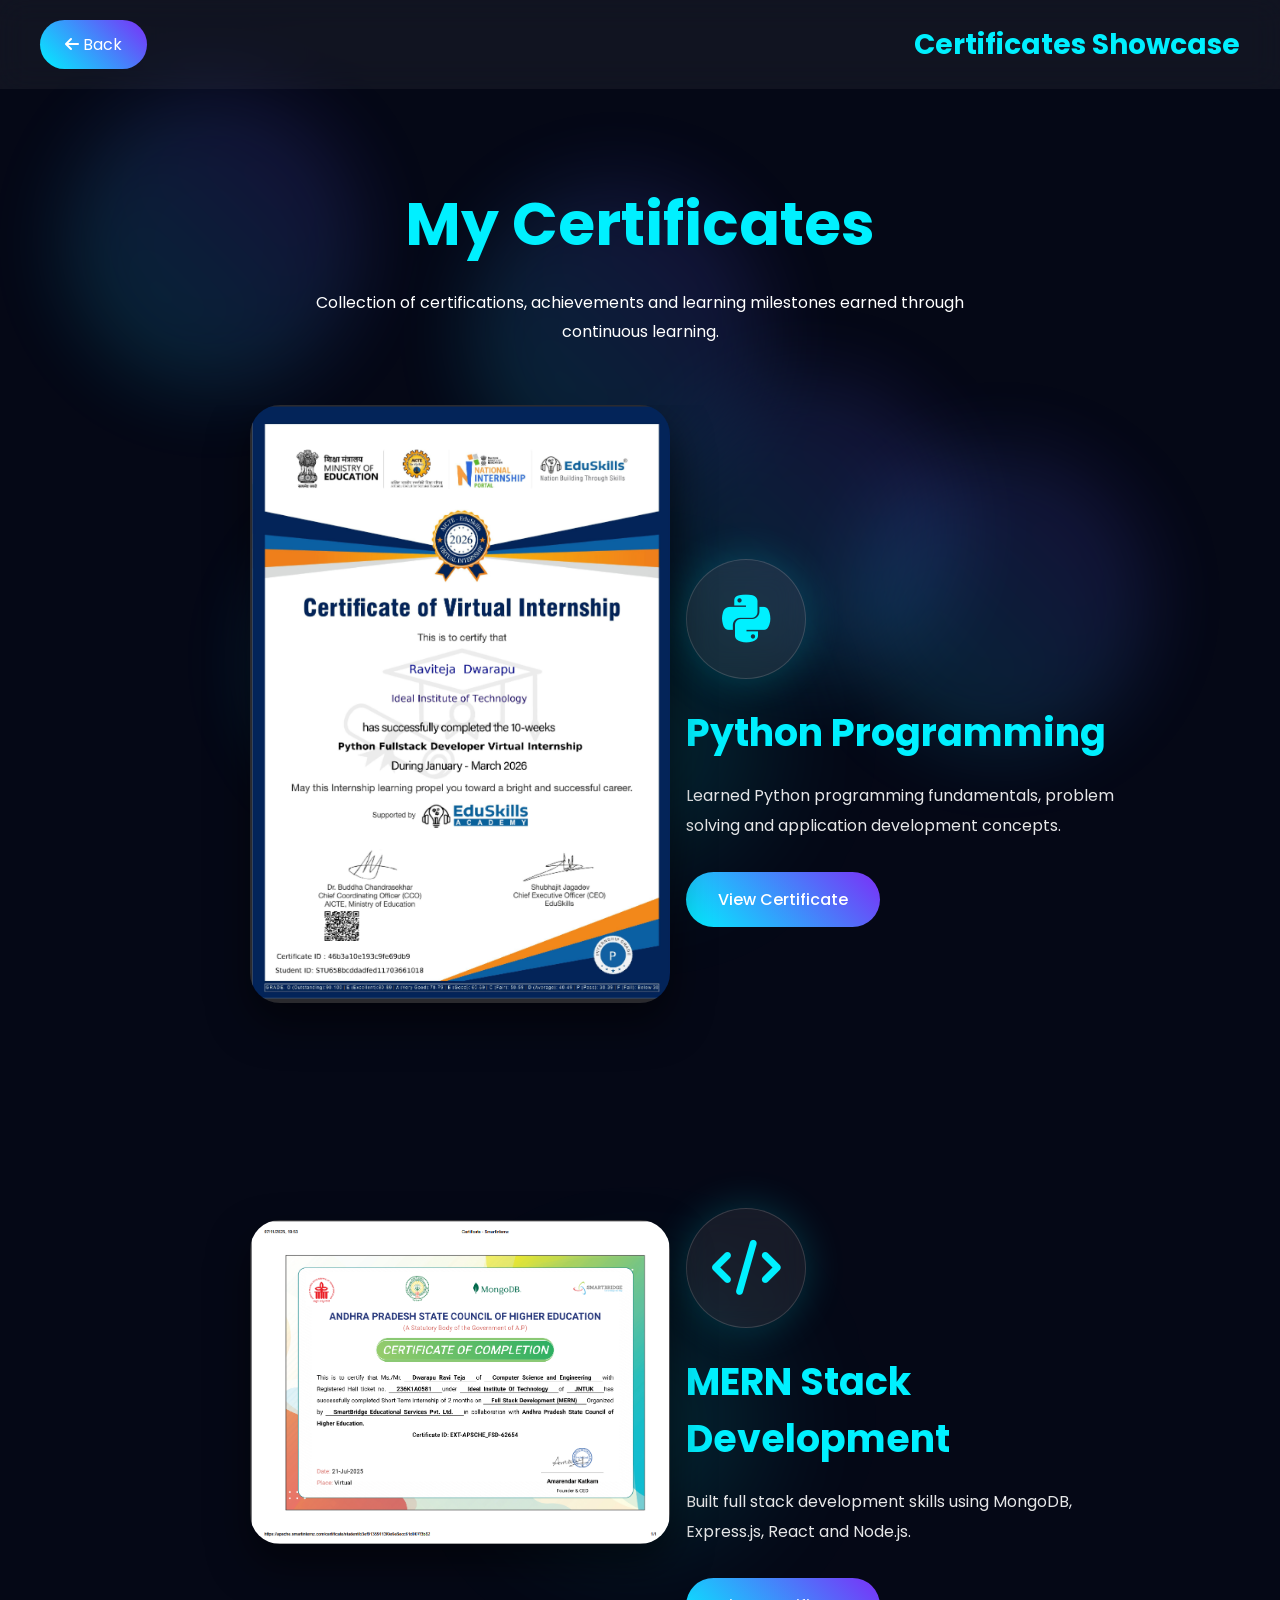
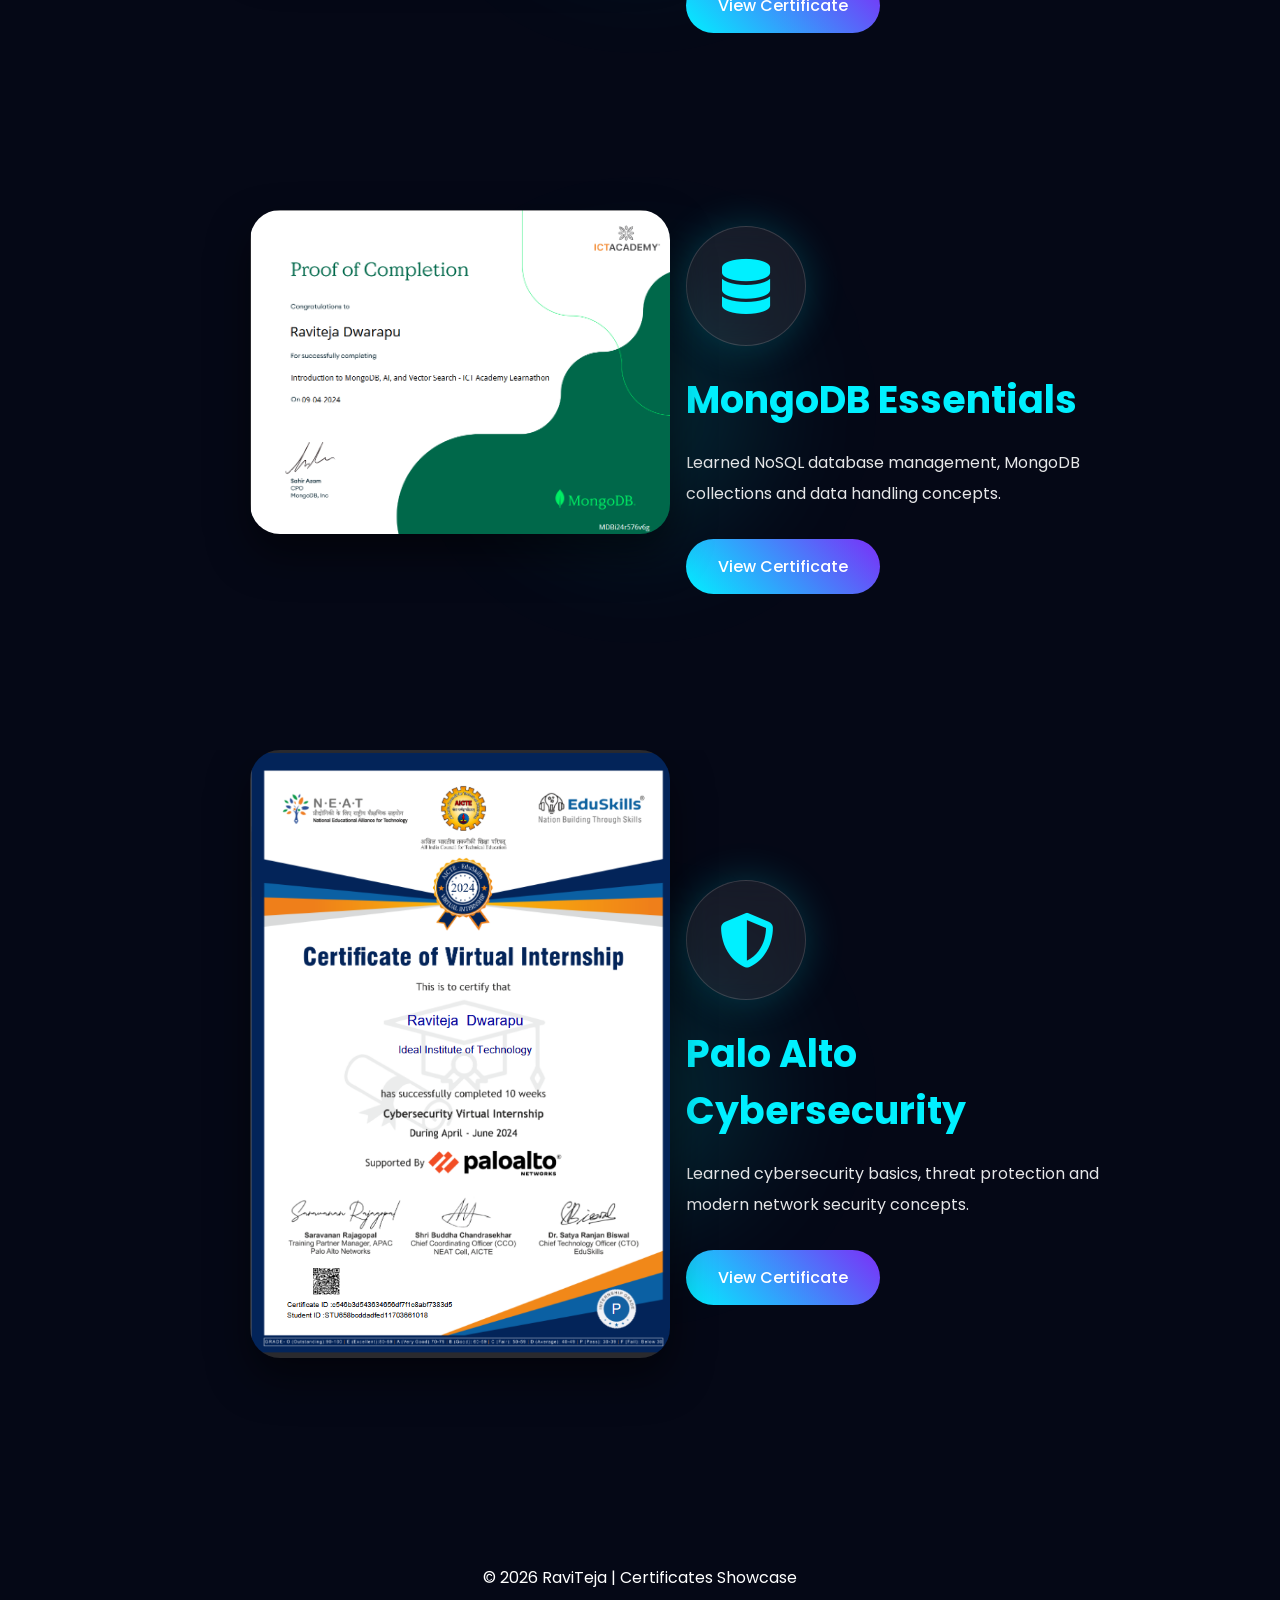
==== certificates.html @ 05c14862 "Initial portfolio upload" ====
<!DOCTYPE html>
<html lang="en">

<head>

<meta charset="UTF-8">

<meta name="viewport"
content="width=device-width, initial-scale=1.0">

<title>Certificates Showcase</title>

<!-- GOOGLE FONT -->
<link rel="preconnect"
href="https://fonts.googleapis.com">

<link rel="preconnect"
href="https://fonts.gstatic.com"
crossorigin>

<link href=
"https://fonts.googleapis.com/css2?family=Poppins:wght@300;400;500;600;700&display=swap"
rel="stylesheet">

<!-- FONT AWESOME -->
<link rel="stylesheet"
href=
"https://cdnjs.cloudflare.com/ajax/libs/font-awesome/6.5.1/css/all.min.css"/>

<style>

/* =========================
   GLOBAL
========================= */

*{
    margin:0;
    padding:0;
    box-sizing:border-box;
    font-family:'Poppins',sans-serif;
}

body{
    background:#050816;
    color:white;
    overflow-x:hidden;
}

/* =========================
   BACKGROUND
========================= */

.bg-animation{
    position:fixed;
    width:100%;
    height:100%;
    overflow:hidden;
    z-index:-1;
}

.bg-animation span{
    position:absolute;

    width:300px;
    height:300px;

    border-radius:50%;

    background:linear-gradient(
    45deg,
    #00f0ff,
    #7b2ff7);

    opacity:0.15;

    filter:blur(40px);

    animation:float 12s infinite ease-in-out;
}

.bg-animation span:nth-child(1){
    top:10%;
    left:5%;
}

.bg-animation span:nth-child(2){
    top:50%;
    right:10%;
}

.bg-animation span:nth-child(3){
    bottom:10%;
    left:20%;
}

.bg-animation span:nth-child(4){
    top:20%;
    right:40%;
}

.bg-animation span:nth-child(5){
    bottom:25%;
    right:25%;
}

@keyframes float{

    0%{
        transform:
        translateY(0px)
        rotate(0deg);
    }

    50%{
        transform:
        translateY(-50px)
        rotate(180deg);
    }

    100%{
        transform:
        translateY(0px)
        rotate(360deg);
    }
}

/* =========================
   NAVBAR
========================= */

nav{

    width:100%;

    padding:20px 40px;

    display:flex;

    justify-content:space-between;

    align-items:center;

    backdrop-filter:blur(15px);

    background:rgba(255,255,255,0.05);

    position:fixed;

    top:0;

    z-index:1000;
}

.back-btn{

    color:white;

    text-decoration:none;

    padding:12px 25px;

    border-radius:50px;

    background:linear-gradient(
    45deg,
    #00f0ff,
    #7b2ff7);

    transition:0.4s;
}

.back-btn:hover{

    transform:scale(1.08);
}

nav h1{

    color:#00f0ff;

    font-size:28px;
}

/* =========================
   HERO
========================= */

.hero{

    min-height:45vh;

    display:flex;

    flex-direction:column;

    justify-content:center;

    align-items:center;

    text-align:center;

    padding-top:120px;
}

.hero h2{

    font-size:60px;

    color:#00f0ff;

    margin-bottom:20px;
}

.hero p{

    max-width:700px;

    line-height:1.8;

    opacity:0.9;
}

/* =========================
   CERTIFICATE SECTION
========================= */

.certificate-section{

    width:90%;

    margin:auto;

    padding-bottom:100px;
}

.certificate-grid{

    display:flex;

    flex-direction:column;

    gap:90px;
}

/* =========================
   CERTIFICATE CARD
========================= */

.certificate-card{

    position:relative;

    display:flex;

    justify-content:center;

    align-items:center;

    min-height:500px;

    overflow:hidden;

    transition:1s;

    cursor:pointer;
}

/* =========================
   IMAGE
========================= */

.certificate-image{

    position:relative;

    width:min(420px,100%);

    transition:1s;

    z-index:2;
}

.certificate-image img{

    width:100%;

    border-radius:30px;

    object-fit:cover;

    box-shadow:
    0 20px 40px
    rgba(0,0,0,0.5);

    transition:1s;
}

.certificate-title{

    text-align:center;

    margin-top:25px;

    font-size:30px;

    color:#00f0ff;

    transition:0.5s;
}

/* =========================
   DETAILS
========================= */

.certificate-details{

    position:absolute;

    right:-650px;

    width:450px;

    opacity:0;

    transition:1s;
}

.certificate-logo{

    width:120px;
    height:120px;

    border-radius:50%;

    background:rgba(255,255,255,0.08);

    border:1px solid rgba(255,255,255,0.15);

    display:flex;

    justify-content:center;

    align-items:center;

    margin-bottom:25px;

    backdrop-filter:blur(15px);

    box-shadow:
    0 0 40px
    rgba(0,240,255,0.2);
}

.certificate-logo i{

    font-size:55px;

    color:#00f0ff;
}

.certificate-details h2{

    margin-bottom:20px;

    color:#00f0ff;

    font-size:38px;
}

.certificate-details p{

    line-height:1.9;

    margin-bottom:30px;

    opacity:0.9;
}

.certificate-buttons{

    display:flex;

    gap:20px;

    flex-wrap:wrap;
}

.certificate-buttons a{

    padding:15px 32px;

    border-radius:50px;

    text-decoration:none;

    color:white;

    background:linear-gradient(
    45deg,
    #00f0ff,
    #7b2ff7);

    transition:0.5s;

    font-weight:500;
}

.certificate-buttons a:hover{

    transform:
    rotateX(10deg)
    rotateY(10deg)
    scale(1.08);
}

/* =========================
   ACTIVE
========================= */

.certificate-card.active
.certificate-image{

    transform:translateX(-180px);
}

.certificate-card.active
.certificate-details{

    right:80px;

    opacity:1;
}

.certificate-card.active
.certificate-title{

    opacity:0;
}

/* =========================
   GLOW EFFECT
========================= */

.certificate-card::before{

    content:'';

    position:absolute;

    width:250px;
    height:250px;

    background:
    rgba(0,240,255,0.12);

    border-radius:50%;

    filter:blur(60px);

    animation:glowMove 6s infinite alternate;
}

@keyframes glowMove{

    0%{
        transform:
        translate(-120px,-50px);
    }

    100%{
        transform:
        translate(120px,50px);
    }
}

/* =========================
   FOOTER
========================= */

footer{

    text-align:center;

    padding:30px;
}

/* =========================
   REVEAL
========================= */

.reveal{

    transform:translateY(80px);

    opacity:0;

    transition:1s;
}

.reveal.active{

    transform:translateY(0);

    opacity:1;
}

/* =========================
   MOBILE
========================= */

@media(max-width:1000px){

    .certificate-card{

        flex-direction:column;

        min-height:auto;
    }

    .certificate-image{

        width:100%;
    }

    .certificate-details{

        position:relative;

        width:100%;

        right:0;

        opacity:1;

        margin-top:50px;

        text-align:center;

        display:flex;

        flex-direction:column;

        align-items:center;
    }

    .certificate-card.active
    .certificate-image{

        transform:none;
    }

    .certificate-title{

        opacity:1 !important;
    }

}

@media(max-width:768px){

    nav{

        flex-direction:column;

        gap:20px;
    }

    .hero h2{

        font-size:42px;
    }

    .certificate-buttons{

        flex-direction:column;
    }

    .certificate-buttons a{

        width:100%;

        text-align:center;
    }

}

</style>

</head>

<body>

<!-- =========================
     BACKGROUND
========================= -->

<div class="bg-animation">

    <span></span>
    <span></span>
    <span></span>
    <span></span>
    <span></span>

</div>

<!-- =========================
     NAVBAR
========================= -->

<nav>

    <a href="index.html"
    class="back-btn">

        <i class="fa-solid fa-arrow-left"></i>

        Back

    </a>

    <h1>Certificates Showcase</h1>

</nav>

<!-- =========================
     HERO
========================= -->

<section class="hero">

    <h2 class="reveal">

        My Certificates

    </h2>

    <p class="reveal">

        Collection of certifications,
        achievements and learning milestones
        earned through continuous learning.

    </p>

</section>

<!-- =========================
     CERTIFICATES
========================= -->

<section class="certificate-section">

    <div class="certificate-grid">

        <!-- =========================
             PYTHON
        ========================= -->

        <div class="certificate-card reveal"
        onclick="toggleCertificate(this)">

            <div class="certificate-image">

                <img src=
                "assets/certificates/python.png"
                alt="Python Certificate">

                <h3 class="certificate-title">

                    Python Programming

                </h3>

            </div>

            <div class="certificate-details">

                <div class="certificate-logo">

                    <i class="fa-brands fa-python"></i>

                </div>

                <h2>Python Programming</h2>

                <p>

                    Learned Python programming fundamentals,
                    problem solving and application
                    development concepts.

                </p>

                <div class="certificate-buttons">

                    <a href=
                    "assets/certificates/python.png"
                    target="_blank">

                        View Certificate

                    </a>

                </div>

            </div>

        </div>

        <!-- =========================
             MERN
        ========================= -->

        <div class="certificate-card reveal"
        onclick="toggleCertificate(this)">

            <div class="certificate-image">

                <img src=
                "assets/certificates/mern.png"
                alt="MERN Certificate">

                <h3 class="certificate-title">

                    MERN Stack Development

                </h3>

            </div>

            <div class="certificate-details">

                <div class="certificate-logo">

                    <i class="fa-solid fa-code"></i>

                </div>

                <h2>MERN Stack Development</h2>

                <p>

                    Built full stack development skills
                    using MongoDB, Express.js,
                    React and Node.js.

                </p>

                <div class="certificate-buttons">

                    <a href=
                    "assets/certificates/mern.png"
                    target="_blank">

                        View Certificate

                    </a>

                </div>

            </div>

        </div>

        <!-- =========================
             MONGODB
        ========================= -->

        <div class="certificate-card reveal"
        onclick="toggleCertificate(this)">

            <div class="certificate-image">

                <img src=
                "assets/certificates/mongodb.png"
                alt="MongoDB Certificate">

                <h3 class="certificate-title">

                    MongoDB Essentials

                </h3>

            </div>

            <div class="certificate-details">

                <div class="certificate-logo">

                    <i class="fa-solid fa-database"></i>

                </div>

                <h2>MongoDB Essentials</h2>

                <p>

                    Learned NoSQL database management,
                    MongoDB collections and
                    data handling concepts.

                </p>

                <div class="certificate-buttons">

                    <a href=
                    "assets/certificates/mongodb.png"
                    target="_blank">

                        View Certificate

                    </a>

                </div>

            </div>

        </div>

        <!-- =========================
             PALO ALTO
        ========================= -->

        <div class="certificate-card reveal"
        onclick="toggleCertificate(this)">

            <div class="certificate-image">

                <img src=
                "assets/certificates/paloalto.png"
                alt="Palo Alto Certificate">

                <h3 class="certificate-title">

                    Palo Alto Cybersecurity

                </h3>

            </div>

            <div class="certificate-details">

                <div class="certificate-logo">

                    <i class="fa-solid fa-shield-halved"></i>

                </div>

                <h2>Palo Alto Cybersecurity</h2>

                <p>

                    Learned cybersecurity basics,
                    threat protection and
                    modern network security concepts.

                </p>

                <div class="certificate-buttons">

                    <a href=
                    "assets/certificates/paloalto.png"
                    target="_blank">

                        View Certificate

                    </a>

                </div>

            </div>

        </div>

    </div>

</section>

<!-- =========================
     FOOTER
========================= -->

<footer>

    <p>

        © 2026 RaviTeja |
        Certificates Showcase

    </p>

</footer>

<script>

/* =========================
   SCROLL REVEAL
========================= */

window.addEventListener('scroll', reveal);

function reveal(){

    let reveals =
    document.querySelectorAll('.reveal');

    for(let i = 0; i < reveals.length; i++){

        let windowHeight =
        window.innerHeight;

        let revealTop =
        reveals[i].getBoundingClientRect().top;

        let revealPoint = 120;

        if(revealTop < windowHeight - revealPoint){

            reveals[i].classList.add('active');

        }

    }

}

reveal();

/* =========================
   OPEN CERTIFICATE
========================= */

function toggleCertificate(card){

    const allCards =
    document.querySelectorAll('.certificate-card');

    allCards.forEach(item => {

        if(item !== card){

            item.classList.remove('active');

        }

    });

    card.classList.toggle('active');

}

/* =========================
   3D EFFECT
========================= */

const cards =
document.querySelectorAll('.certificate-card');

cards.forEach(card => {

    card.addEventListener('mousemove', (e) => {

        let rect =
        card.getBoundingClientRect();

        let x =
        e.clientX - rect.left;

        let y =
        e.clientY - rect.top;

        let centerX =
        rect.width / 2;

        let centerY =
        rect.height / 2;

        let rotateX =
        ((y - centerY) / 20);

        let rotateY =
        ((centerX - x) / 20);

        card.style.transform = `
            rotateX(${rotateX}deg)
            rotateY(${rotateY}deg)
        `;

    });

    card.addEventListener('mouseleave', () => {

        card.style.transform = `
            rotateX(0deg)
            rotateY(0deg)
        `;

    });

});

</script>

</body>
</html>
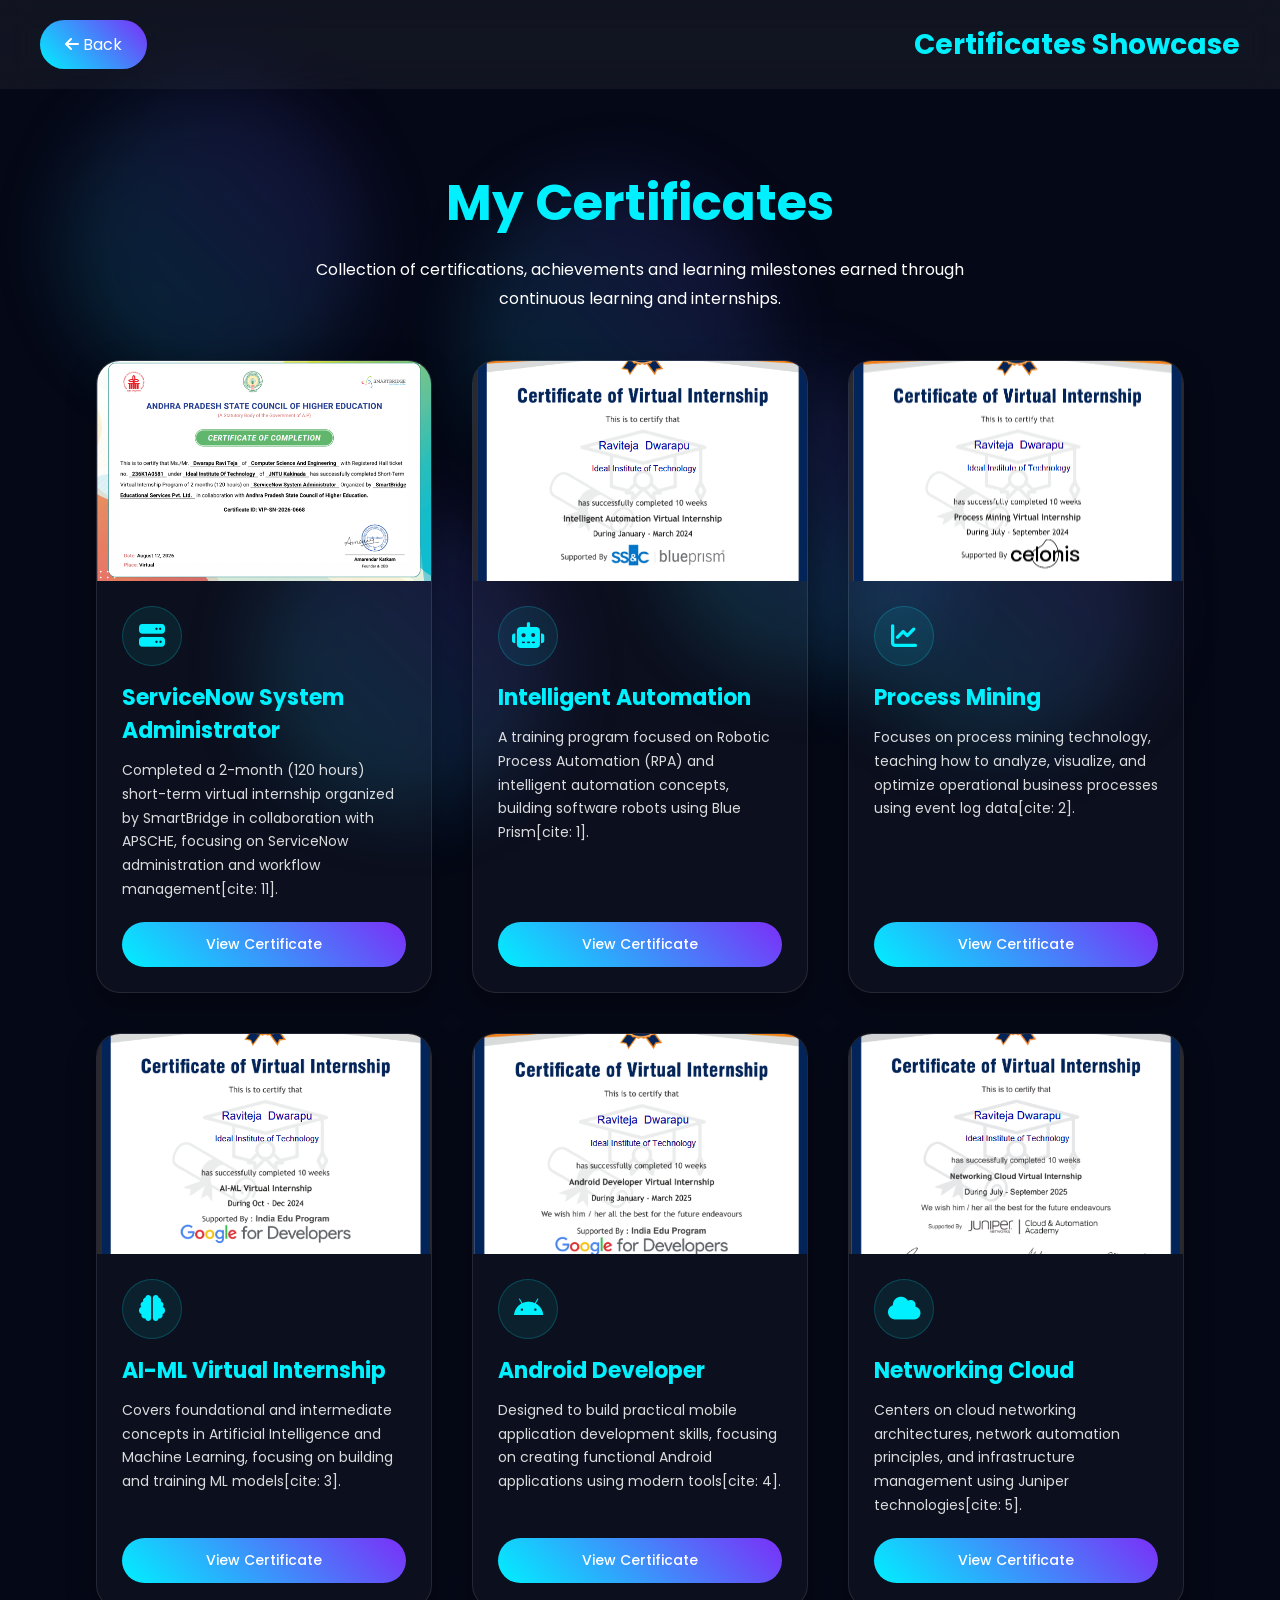
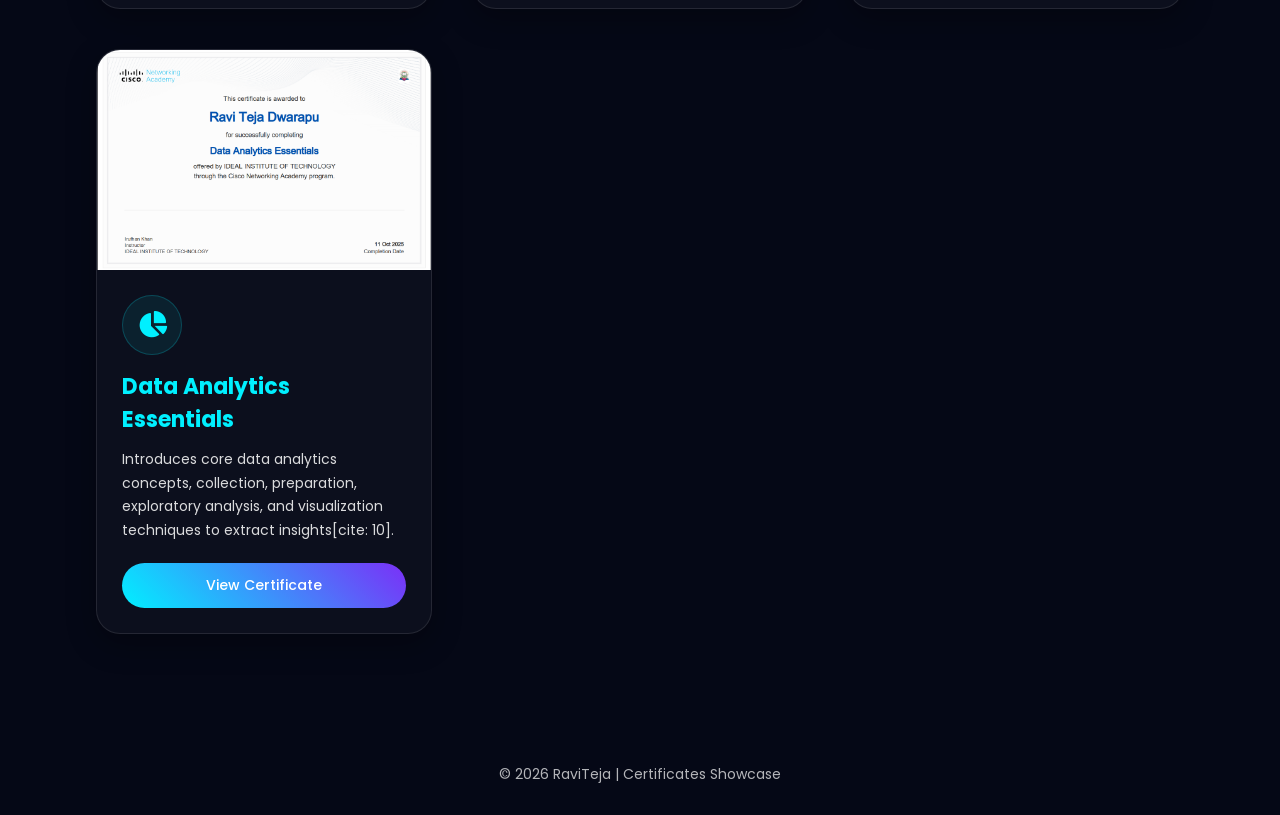
==== commit 73845f9f: "modified version" ====
--- a/certificates.html
+++ b/certificates.html
@@ -60,21 +60,15 @@
 
 .bg-animation span{
     position:absolute;
-
     width:300px;
     height:300px;
-
     border-radius:50%;
-
     background:linear-gradient(
     45deg,
     #00f0ff,
     #7b2ff7);
-
     opacity:0.15;
-
     filter:blur(40px);
-
     animation:float 12s infinite ease-in-out;
 }
 
@@ -104,23 +98,14 @@
 }
 
 @keyframes float{
-
     0%{
-        transform:
-        translateY(0px)
-        rotate(0deg);
-    }
-
+        transform:translateY(0px) rotate(0deg);
+    }
     50%{
-        transform:
-        translateY(-50px)
-        rotate(180deg);
-    }
-
+        transform:translateY(-50px) rotate(180deg);
+    }
     100%{
-        transform:
-        translateY(0px)
-        rotate(360deg);
+        transform:translateY(0px) rotate(360deg);
     }
 }
 
@@ -129,55 +114,36 @@
 ========================= */
 
 nav{
-
     width:100%;
-
     padding:20px 40px;
-
     display:flex;
-
     justify-content:space-between;
-
     align-items:center;
-
     backdrop-filter:blur(15px);
-
     background:rgba(255,255,255,0.05);
-
     position:fixed;
-
     top:0;
-
     z-index:1000;
 }
 
 .back-btn{
-
     color:white;
-
     text-decoration:none;
-
     padding:12px 25px;
-
     border-radius:50px;
-
     background:linear-gradient(
     45deg,
     #00f0ff,
     #7b2ff7);
-
     transition:0.4s;
 }
 
 .back-btn:hover{
-
     transform:scale(1.08);
 }
 
 nav h1{
-
     color:#00f0ff;
-
     font-size:28px;
 }
 
@@ -186,402 +152,202 @@
 ========================= */
 
 .hero{
-
-    min-height:45vh;
-
+    min-height:40vh;
     display:flex;
-
     flex-direction:column;
-
     justify-content:center;
-
     align-items:center;
-
     text-align:center;
-
     padding-top:120px;
 }
 
 .hero h2{
-
-    font-size:60px;
-
+    font-size:50px;
     color:#00f0ff;
-
+    margin-bottom:15px;
+}
+
+.hero p{
+    max-width:700px;
+    line-height:1.8;
+    opacity:0.9;
+    padding: 0 20px;
+}
+
+/* =========================
+   CERTIFICATE SECTION
+========================= */
+
+.certificate-section{
+    width:85%;
+    max-width:1200px;
+    margin:auto;
+    padding-bottom:100px;
+}
+
+.certificate-grid{
+    display:grid;
+    grid-template-columns: repeat(auto-fit, minmax(320px, 1fr));
+    gap:40px;
+}
+
+/* =========================
+   CERTIFICATE CARD (Clean & Simple)
+========================= */
+
+.certificate-card{
+    background:rgba(255, 255, 255, 0.03);
+    border:1px solid rgba(255, 255, 255, 0.1);
+    border-radius:24px;
+    overflow:hidden;
+    display:flex;
+    flex-direction:column;
+    justify-content:space-between;
+    transition: all 0.4s ease;
+    box-shadow: 0 10px 30px rgba(0,0,0,0.3);
+}
+
+.certificate-card:hover{
+    transform: translateY(-8px);
+    border-color: rgba(0, 240, 255, 0.4);
+    box-shadow: 0 15px 40px rgba(0,240,255,0.15);
+}
+
+/* =========================
+   IMAGE WRAPPER
+========================= */
+
+.certificate-image{
+    width:100%;
+    height:220px;
+    overflow:hidden;
+    position:relative;
+}
+
+.certificate-image img{
+    width:100%;
+    height:100%;
+    object-fit:cover;
+    transition: transform 0.5s ease;
+}
+
+.certificate-card:hover .certificate-image img{
+    transform: scale(1.05);
+}
+
+/* =========================
+   DETAILS
+========================= */
+
+.certificate-details{
+    padding:25px;
+    display:flex;
+    flex-direction:column;
+    flex-grow:1;
+}
+
+.certificate-logo{
+    width:60px;
+    height:60px;
+    border-radius:50%;
+    background:rgba(0,240,255,0.08);
+    border:1px solid rgba(0,240,255,0.2);
+    display:flex;
+    justify-content:center;
+    align-items:center;
+    margin-bottom:15px;
+}
+
+.certificate-logo i{
+    font-size:26px;
+    color:#00f0ff;
+}
+
+.certificate-details h2{
+    font-size:22px;
+    color:#00f0ff;
+    margin-bottom:12px;
+}
+
+.certificate-details p{
+    font-size:14px;
+    line-height:1.7;
+    opacity:0.85;
     margin-bottom:20px;
-}
-
-.hero p{
-
-    max-width:700px;
-
-    line-height:1.8;
-
-    opacity:0.9;
-}
-
-/* =========================
-   CERTIFICATE SECTION
-========================= */
-
-.certificate-section{
-
-    width:90%;
-
-    margin:auto;
-
-    padding-bottom:100px;
-}
-
-.certificate-grid{
-
+    flex-grow:1;
+}
+
+.certificate-buttons{
     display:flex;
-
-    flex-direction:column;
-
-    gap:90px;
-}
-
-/* =========================
-   CERTIFICATE CARD
-========================= */
-
-.certificate-card{
-
-    position:relative;
-
-    display:flex;
-
-    justify-content:center;
-
-    align-items:center;
-
-    min-height:500px;
-
-    overflow:hidden;
-
-    transition:1s;
-
-    cursor:pointer;
-}
-
-/* =========================
-   IMAGE
-========================= */
-
-.certificate-image{
-
-    position:relative;
-
-    width:min(420px,100%);
-
-    transition:1s;
-
-    z-index:2;
-}
-
-.certificate-image img{
-
+    gap:15px;
+}
+
+.certificate-buttons a{
+    display:inline-block;
     width:100%;
-
-    border-radius:30px;
-
-    object-fit:cover;
-
-    box-shadow:
-    0 20px 40px
-    rgba(0,0,0,0.5);
-
-    transition:1s;
-}
-
-.certificate-title{
-
+    padding:12px 20px;
+    border-radius:50px;
+    text-decoration:none;
     text-align:center;
-
-    margin-top:25px;
-
-    font-size:30px;
-
-    color:#00f0ff;
-
-    transition:0.5s;
-}
-
-/* =========================
-   DETAILS
-========================= */
-
-.certificate-details{
-
-    position:absolute;
-
-    right:-650px;
-
-    width:450px;
-
-    opacity:0;
-
-    transition:1s;
-}
-
-.certificate-logo{
-
-    width:120px;
-    height:120px;
-
-    border-radius:50%;
-
-    background:rgba(255,255,255,0.08);
-
-    border:1px solid rgba(255,255,255,0.15);
-
-    display:flex;
-
-    justify-content:center;
-
-    align-items:center;
-
-    margin-bottom:25px;
-
-    backdrop-filter:blur(15px);
-
-    box-shadow:
-    0 0 40px
-    rgba(0,240,255,0.2);
-}
-
-.certificate-logo i{
-
-    font-size:55px;
-
-    color:#00f0ff;
-}
-
-.certificate-details h2{
-
-    margin-bottom:20px;
-
-    color:#00f0ff;
-
-    font-size:38px;
-}
-
-.certificate-details p{
-
-    line-height:1.9;
-
-    margin-bottom:30px;
-
-    opacity:0.9;
-}
-
-.certificate-buttons{
-
-    display:flex;
-
-    gap:20px;
-
-    flex-wrap:wrap;
-}
-
-.certificate-buttons a{
-
-    padding:15px 32px;
-
-    border-radius:50px;
-
-    text-decoration:none;
-
     color:white;
-
     background:linear-gradient(
     45deg,
     #00f0ff,
     #7b2ff7);
-
-    transition:0.5s;
-
+    transition:0.3s;
     font-weight:500;
+    font-size:14px;
 }
 
 .certificate-buttons a:hover{
-
-    transform:
-    rotateX(10deg)
-    rotateY(10deg)
-    scale(1.08);
-}
-
-/* =========================
-   ACTIVE
-========================= */
-
-.certificate-card.active
-.certificate-image{
-
-    transform:translateX(-180px);
-}
-
-.certificate-card.active
-.certificate-details{
-
-    right:80px;
-
+    opacity: 0.9;
+    transform: scale(1.02);
+}
+
+/* =========================
+   FOOTER
+========================= */
+
+footer{
+    text-align:center;
+    padding:30px;
+    opacity:0.7;
+    font-size:14px;
+}
+
+/* =========================
+   REVEAL ANIMATION
+========================= */
+
+.reveal{
+    transform:translateY(40px);
+    opacity:0;
+    transition:1s ease;
+}
+
+.reveal.active{
+    transform:translateY(0);
     opacity:1;
 }
 
-.certificate-card.active
-.certificate-title{
-
-    opacity:0;
-}
-
-/* =========================
-   GLOW EFFECT
-========================= */
-
-.certificate-card::before{
-
-    content:'';
-
-    position:absolute;
-
-    width:250px;
-    height:250px;
-
-    background:
-    rgba(0,240,255,0.12);
-
-    border-radius:50%;
-
-    filter:blur(60px);
-
-    animation:glowMove 6s infinite alternate;
-}
-
-@keyframes glowMove{
-
-    0%{
-        transform:
-        translate(-120px,-50px);
-    }
-
-    100%{
-        transform:
-        translate(120px,50px);
-    }
-}
-
-/* =========================
-   FOOTER
-========================= */
-
-footer{
-
-    text-align:center;
-
-    padding:30px;
-}
-
-/* =========================
-   REVEAL
-========================= */
-
-.reveal{
-
-    transform:translateY(80px);
-
-    opacity:0;
-
-    transition:1s;
-}
-
-.reveal.active{
-
-    transform:translateY(0);
-
-    opacity:1;
-}
-
-/* =========================
-   MOBILE
-========================= */
-
-@media(max-width:1000px){
-
-    .certificate-card{
-
+/* =========================
+   RESPONSIVE
+========================= */
+
+@media(max-width:768px){
+    nav{
         flex-direction:column;
-
-        min-height:auto;
-    }
-
-    .certificate-image{
-
-        width:100%;
-    }
-
-    .certificate-details{
-
-        position:relative;
-
-        width:100%;
-
-        right:0;
-
-        opacity:1;
-
-        margin-top:50px;
-
-        text-align:center;
-
-        display:flex;
-
-        flex-direction:column;
-
-        align-items:center;
-    }
-
-    .certificate-card.active
-    .certificate-image{
-
-        transform:none;
-    }
-
-    .certificate-title{
-
-        opacity:1 !important;
-    }
-
-}
-
-@media(max-width:768px){
-
-    nav{
-
-        flex-direction:column;
-
-        gap:20px;
+        gap:15px;
+        padding:15px 20px;
     }
 
     .hero h2{
-
-        font-size:42px;
-    }
-
-    .certificate-buttons{
-
-        flex-direction:column;
-    }
-
-    .certificate-buttons a{
-
-        width:100%;
-
-        text-align:center;
-    }
-
+        font-size:36px;
+    }
+
+    .certificate-section{
+        width:90%;
+    }
 }
 
 </style>
@@ -595,13 +361,11 @@
 ========================= -->
 
 <div class="bg-animation">
-
     <span></span>
     <span></span>
     <span></span>
     <span></span>
     <span></span>
-
 </div>
 
 <!-- =========================
@@ -609,18 +373,10 @@
 ========================= -->
 
 <nav>
-
-    <a href="index.html"
-    class="back-btn">
-
-        <i class="fa-solid fa-arrow-left"></i>
-
-        Back
-
+    <a href="index.html" class="back-btn">
+        <i class="fa-solid fa-arrow-left"></i> Back
     </a>
-
     <h1>Certificates Showcase</h1>
-
 </nav>
 
 <!-- =========================
@@ -628,21 +384,10 @@
 ========================= -->
 
 <section class="hero">
-
-    <h2 class="reveal">
-
-        My Certificates
-
-    </h2>
-
+    <h2 class="reveal">My Certificates</h2>
     <p class="reveal">
-
-        Collection of certifications,
-        achievements and learning milestones
-        earned through continuous learning.
-
+        Collection of certifications, achievements and learning milestones earned through continuous learning and internships.
     </p>
-
 </section>
 
 <!-- =========================
@@ -650,231 +395,131 @@
 ========================= -->
 
 <section class="certificate-section">
-
     <div class="certificate-grid">
 
         <!-- =========================
-             PYTHON
+             SERVICENOW
         ========================= -->
 
-        <div class="certificate-card reveal"
-        onclick="toggleCertificate(this)">
-
-            <div class="certificate-image">
-
-                <img src=
-                "assets/certificates/python.png"
-                alt="Python Certificate">
-
-                <h3 class="certificate-title">
-
-                    Python Programming
-
-                </h3>
-
-            </div>
-
-            <div class="certificate-details">
-
-                <div class="certificate-logo">
-
-                    <i class="fa-brands fa-python"></i>
-
-                </div>
-
-                <h2>Python Programming</h2>
-
-                <p>
-
-                    Learned Python programming fundamentals,
-                    problem solving and application
-                    development concepts.
-
-                </p>
-
-                <div class="certificate-buttons">
-
-                    <a href=
-                    "assets/certificates/python.png"
-                    target="_blank">
-
-                        View Certificate
-
-                    </a>
-
-                </div>
-
-            </div>
-
-        </div>
-
-        <!-- =========================
-             MERN
-        ========================= -->
-
-        <div class="certificate-card reveal"
-        onclick="toggleCertificate(this)">
-
-            <div class="certificate-image">
-
-                <img src=
-                "assets/certificates/mern.png"
-                alt="MERN Certificate">
-
-                <h3 class="certificate-title">
-
-                    MERN Stack Development
-
-                </h3>
-
-            </div>
-
-            <div class="certificate-details">
-
-                <div class="certificate-logo">
-
-                    <i class="fa-solid fa-code"></i>
-
-                </div>
-
-                <h2>MERN Stack Development</h2>
-
-                <p>
-
-                    Built full stack development skills
-                    using MongoDB, Express.js,
-                    React and Node.js.
-
-                </p>
-
-                <div class="certificate-buttons">
-
-                    <a href=
-                    "assets/certificates/mern.png"
-                    target="_blank">
-
-                        View Certificate
-
-                    </a>
-
-                </div>
-
-            </div>
-
-        </div>
-
-        <!-- =========================
-             MONGODB
-        ========================= -->
-
-        <div class="certificate-card reveal"
-        onclick="toggleCertificate(this)">
-
-            <div class="certificate-image">
-
-                <img src=
-                "assets/certificates/mongodb.png"
-                alt="MongoDB Certificate">
-
-                <h3 class="certificate-title">
-
-                    MongoDB Essentials
-
-                </h3>
-
-            </div>
-
-            <div class="certificate-details">
-
-                <div class="certificate-logo">
-
-                    <i class="fa-solid fa-database"></i>
-
-                </div>
-
-                <h2>MongoDB Essentials</h2>
-
-                <p>
-
-                    Learned NoSQL database management,
-                    MongoDB collections and
-                    data handling concepts.
-
-                </p>
-
-                <div class="certificate-buttons">
-
-                    <a href=
-                    "assets/certificates/mongodb.png"
-                    target="_blank">
-
-                        View Certificate
-
-                    </a>
-
-                </div>
-
-            </div>
-
-        </div>
-
-        <!-- =========================
-             PALO ALTO
-        ========================= -->
-
-        <div class="certificate-card reveal"
-        onclick="toggleCertificate(this)">
-
-            <div class="certificate-image">
-
-                <img src=
-                "assets/certificates/paloalto.png"
-                alt="Palo Alto Certificate">
-
-                <h3 class="certificate-title">
-
-                    Palo Alto Cybersecurity
-
-                </h3>
-
-            </div>
-
-            <div class="certificate-details">
-
-                <div class="certificate-logo">
-
-                    <i class="fa-solid fa-shield-halved"></i>
-
-                </div>
-
-                <h2>Palo Alto Cybersecurity</h2>
-
-                <p>
-
-                    Learned cybersecurity basics,
-                    threat protection and
-                    modern network security concepts.
-
-                </p>
-
-                <div class="certificate-buttons">
-
-                    <a href=
-                    "assets/certificates/paloalto.png"
-                    target="_blank">
-
-                        View Certificate
-
-                    </a>
-
-                </div>
-
-            </div>
-
+        <div class="certificate-card reveal">
+            <div class="certificate-image">
+                <img src="assets/certificates/servicenow.png" alt="ServiceNow Certificate">
+            </div>
+            <div class="certificate-details">
+                <div class="certificate-logo">
+                    <i class="fa-solid fa-server"></i>
+                </div>
+                <h2>ServiceNow System Administrator</h2>
+                <p>Completed a 2-month (120 hours) short-term virtual internship organized by SmartBridge in collaboration with APSCHE, focusing on ServiceNow administration and workflow management[cite: 11].</p>
+                <div class="certificate-buttons">
+                    <a href="assets/certificates/servicenow.png" target="_blank">View Certificate</a>
+                </div>
+            </div>
+        </div>
+
+        <!-- 1. BLUE PRISM -->
+        <div class="certificate-card reveal">
+            <div class="certificate-image">
+                <img src="assets/certificates/blueprism.png" alt="Blue Prism Certificate">
+            </div>
+            <div class="certificate-details">
+                <div class="certificate-logo">
+                    <i class="fa-solid fa-robot"></i>
+                </div>
+                <h2>Intelligent Automation</h2>
+                <p>A training program focused on Robotic Process Automation (RPA) and intelligent automation concepts, building software robots using Blue Prism[cite: 1].</p>
+                <div class="certificate-buttons">
+                    <a href="assets/certificates/blueprism.png" target="_blank">View Certificate</a>
+                </div>
+            </div>
+        </div>
+
+        <!-- 2. CELONIS -->
+        <div class="certificate-card reveal">
+            <div class="certificate-image">
+                <img src="assets/certificates/celonis.png" alt="Celonis Certificate">
+            </div>
+            <div class="certificate-details">
+                <div class="certificate-logo">
+                    <i class="fa-solid fa-chart-line"></i>
+                </div>
+                <h2>Process Mining</h2>
+                <p>Focuses on process mining technology, teaching how to analyze, visualize, and optimize operational business processes using event log data[cite: 2].</p>
+                <div class="certificate-buttons">
+                    <a href="assets/certificates/celonis.png" target="_blank">View Certificate</a>
+                </div>
+            </div>
+        </div>
+
+        <!-- 3. GOOGLE AI-ML -->
+        <div class="certificate-card reveal">
+            <div class="certificate-image">
+                <img src="assets/certificates/google.png" alt="Google AI-ML Certificate">
+            </div>
+            <div class="certificate-details">
+                <div class="certificate-logo">
+                    <i class="fa-solid fa-brain"></i>
+                </div>
+                <h2>AI-ML Virtual Internship</h2>
+                <p>Covers foundational and intermediate concepts in Artificial Intelligence and Machine Learning, focusing on building and training ML models[cite: 3].</p>
+                <div class="certificate-buttons">
+                    <a href="assets/certificates/google.png" target="_blank">View Certificate</a>
+                </div>
+            </div>
+        </div>
+
+        <!-- 4. GOOGLE ANDROID -->
+        <div class="certificate-card reveal">
+            <div class="certificate-image">
+                <img src="assets/certificates/google1.png" alt="Android Developer Certificate">
+            </div>
+            <div class="certificate-details">
+                <div class="certificate-logo">
+                    <i class="fa-brands fa-android"></i>
+                </div>
+                <h2>Android Developer</h2>
+                <p>Designed to build practical mobile application development skills, focusing on creating functional Android applications using modern tools[cite: 4].</p>
+                <div class="certificate-buttons">
+                    <a href="assets/certificates/google1.png" target="_blank">View Certificate</a>
+                </div>
+            </div>
+        </div>
+
+        <!-- 5. JUNIPER NETWORKS -->
+        <div class="certificate-card reveal">
+            <div class="certificate-image">
+                <img src="assets/certificates/juniper.png" alt="Juniper Certificate">
+            </div>
+            <div class="certificate-details">
+                <div class="certificate-logo">
+                    <i class="fa-solid fa-cloud"></i>
+                </div>
+                <h2>Networking Cloud</h2>
+                <p>Centers on cloud networking architectures, network automation principles, and infrastructure management using Juniper technologies[cite: 5].</p>
+                <div class="certificate-buttons">
+                    <a href="assets/certificates/juniper.png" target="_blank">View Certificate</a>
+                </div>
+            </div>
+        </div>
+
+        <!-- 6. CISCO DATA ANALYTICS -->
+        <div class="certificate-card reveal">
+            <div class="certificate-image">
+                <img src="assets/certificates/Screenshot 2026-04-14 150532.png" alt="Cisco Data Analytics Certificate">
+            </div>
+            <div class="certificate-details">
+                <div class="certificate-logo">
+                    <i class="fa-solid fa-chart-pie"></i>
+                </div>
+                <h2>Data Analytics Essentials</h2>
+                <p>Introduces core data analytics concepts, collection, preparation, exploratory analysis, and visualization techniques to extract insights[cite: 10].</p>
+                <div class="certificate-buttons">
+                    <a href="assets/certificates/Screenshot 2026-04-14 150532.png" target="_blank">View Certificate</a>
+                </div>
+            </div>
         </div>
 
     </div>
-
 </section>
 
 <!-- =========================
@@ -882,14 +527,7 @@
 ========================= -->
 
 <footer>
-
-    <p>
-
-        © 2026 RaviTeja |
-        Certificates Showcase
-
-    </p>
-
+    <p>© 2026 RaviTeja | Certificates Showcase</p>
 </footer>
 
 <script>
@@ -901,104 +539,20 @@
 window.addEventListener('scroll', reveal);
 
 function reveal(){
-
-    let reveals =
-    document.querySelectorAll('.reveal');
+    let reveals = document.querySelectorAll('.reveal');
 
     for(let i = 0; i < reveals.length; i++){
-
-        let windowHeight =
-        window.innerHeight;
-
-        let revealTop =
-        reveals[i].getBoundingClientRect().top;
-
-        let revealPoint = 120;
+        let windowHeight = window.innerHeight;
+        let revealTop = reveals[i].getBoundingClientRect().top;
+        let revealPoint = 100;
 
         if(revealTop < windowHeight - revealPoint){
-
             reveals[i].classList.add('active');
-
         }
-
-    }
-
+    }
 }
 
 reveal();
-
-/* =========================
-   OPEN CERTIFICATE
-========================= */
-
-function toggleCertificate(card){
-
-    const allCards =
-    document.querySelectorAll('.certificate-card');
-
-    allCards.forEach(item => {
-
-        if(item !== card){
-
-            item.classList.remove('active');
-
-        }
-
-    });
-
-    card.classList.toggle('active');
-
-}
-
-/* =========================
-   3D EFFECT
-========================= */
-
-const cards =
-document.querySelectorAll('.certificate-card');
-
-cards.forEach(card => {
-
-    card.addEventListener('mousemove', (e) => {
-
-        let rect =
-        card.getBoundingClientRect();
-
-        let x =
-        e.clientX - rect.left;
-
-        let y =
-        e.clientY - rect.top;
-
-        let centerX =
-        rect.width / 2;
-
-        let centerY =
-        rect.height / 2;
-
-        let rotateX =
-        ((y - centerY) / 20);
-
-        let rotateY =
-        ((centerX - x) / 20);
-
-        card.style.transform = `
-            rotateX(${rotateX}deg)
-            rotateY(${rotateY}deg)
-        `;
-
-    });
-
-    card.addEventListener('mouseleave', () => {
-
-        card.style.transform = `
-            rotateX(0deg)
-            rotateY(0deg)
-        `;
-
-    });
-
-});
 
 </script>
 
